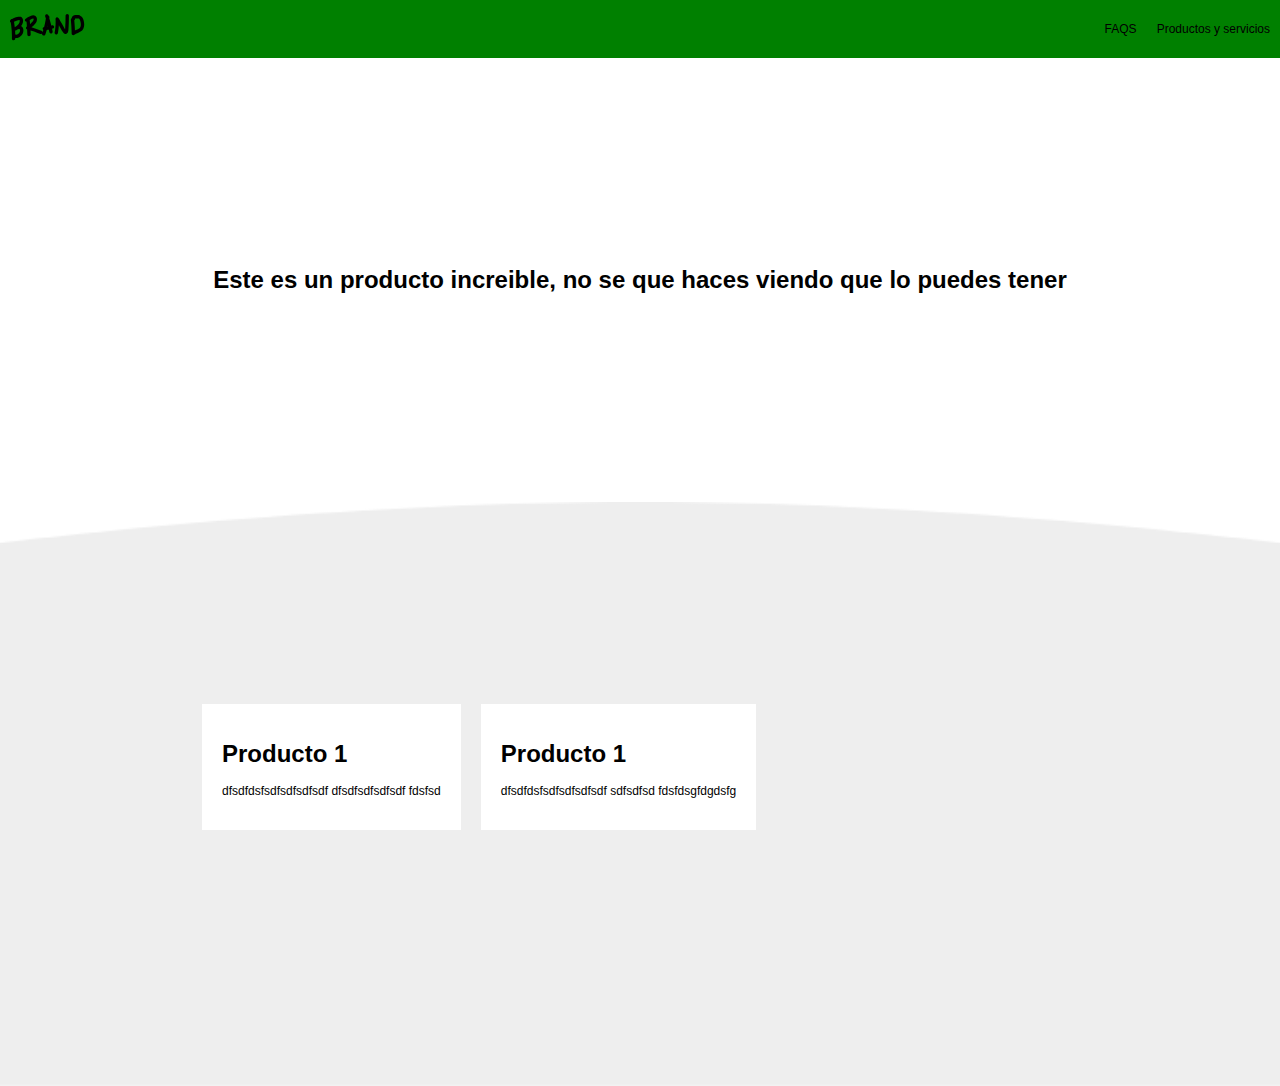
==== index.html @ 89293e24 "Maquetación de main_section y agregando estilos CSS" ====
<!DOCTYPE html>
<html lang="es">

<head>
    <meta charset="UTF-8">
    <meta name="viewport" content="width=device-width, initial-scale=1.0">
    <meta http-equiv="X-UA-Compatible" content="ie=edge">
    <link rel="stylesheet" href="css/estilos.css">
    <title>Brand</title>
</head>

<body>
    <!-- Aquí empieza el navbar -->
    <nav>
        <div class="brand_image">
            <img src="images/logo.png" alt="">
        </div>
        <div class="nav_options">
            <ul>
                <li><a href="#">FAQS</a></li>
                <li><a href=#>Productos y servicios</a></li>
            </ul>
        </div>
    </nav>
    <!-- Aquí acaba el navbar -->

    <div class="main_section">
        <h1>
            Este es un producto increible, no se que haces viendo que lo
            puedes tener
        </h1>
    </div>

    <div class="products">
        <div class="product">
            <div class="content">
                <h1>Producto 1</h1>
                <p>dfsdfdsfsdfsdfsdfsdf dfsdfsdfsdfsdf fdsfsd</p>
            </div>
        </div>

        <div class="product">
            <div class="content">
                <h1>Producto 1</h1>
                <p>dfsdfdsfsdfsdfsdfsdf sdfsdfsd fdsfdsgfdgdsfg</p>
            </div>
        </div>
    </div>

    <script src="scripts/script.js"></script>
</body>

</html>
---- css/estilos.css ----
html, body{
    padding: 0px;
    margin: 0px;
    font-size: 12px;
    font-family: Helvetica;
}

nav{
    display: flex;
    background-color: green;
    padding: 10px;
    color: white;
    justify-content: space-between;
    align-items: center;
}

nav ul{
    display: flex;
}

nav li{
    padding-left: 20px;
    list-style: none;
}

nav li a{
    color: black;
    text-decoration: none;
}

nav li a:hover{
    color: white;
}

/* ------------------------------ Main section*/

.main_section{
    padding: 15%;
    text-align: center;
}

.products{
    background-image: url("../images/curve.png");
    height: 200px;
    background-size: cover;
    background-position: center top;
    padding: 15%;
    display: flex;
}

.product{
    padding: 10px;
}

.product .content{
    background-color: white;
    padding: 20px;
}
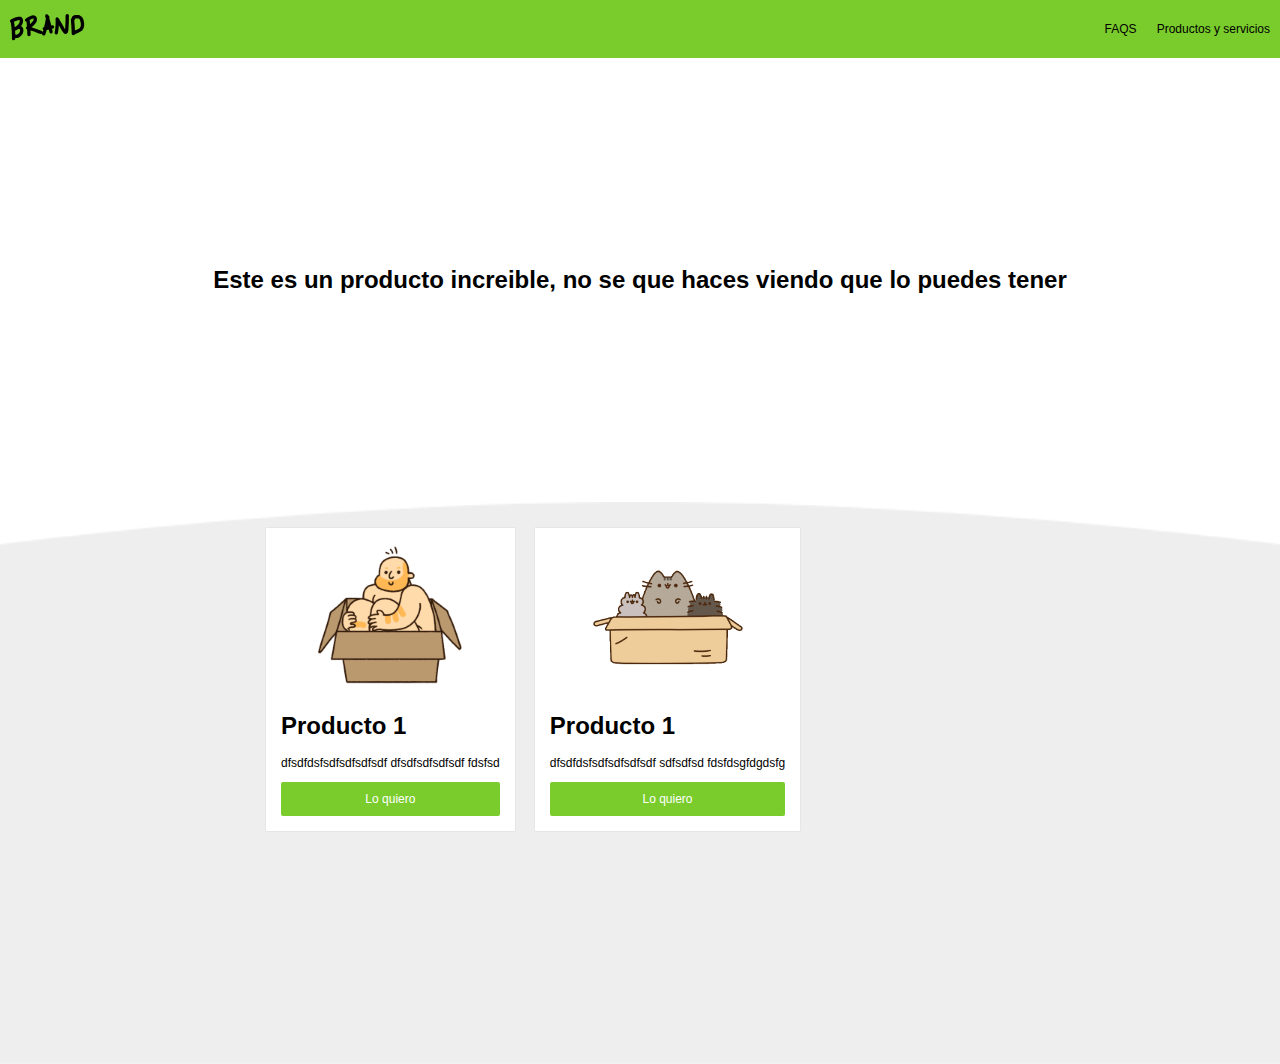
==== commit fe8eb560: "Maquetación de tarjetas de producto" ====
--- a/index.html
+++ b/index.html
@@ -34,15 +34,23 @@
     <div class="products">
         <div class="product">
             <div class="content">
+                <div class="image_content">
+                    <img src="images/box1.png" alt="">    
+                </div>
                 <h1>Producto 1</h1>
                 <p>dfsdfdsfsdfsdfsdfsdf dfsdfsdfsdfsdf fdsfsd</p>
+                <button href="#" class="main_button">Lo quiero</button>
             </div>
         </div>
 
         <div class="product">
             <div class="content">
+                <div class="image_content">
+                    <img src="images/box2.png" alt="">    
+                </div>
                 <h1>Producto 1</h1>
                 <p>dfsdfdsfsdfsdfsdfsdf sdfsdfsd fdsfdsgfdgdsfg</p>
+                <button href="#" class="main_button">Lo quiero</button>
             </div>
         </div>
     </div>
--- a/css/estilos.css
+++ b/css/estilos.css
@@ -7,7 +7,7 @@
 
 nav{
     display: flex;
-    background-color: green;
+    background-color: #7ACC2D;
     padding: 10px;
     color: white;
     justify-content: space-between;
@@ -41,18 +41,39 @@
 
 .products{
     background-image: url("../images/curve.png");
-    height: 200px;
+    height: 50px;
     background-size: cover;
     background-position: center top;
-    padding: 15%;
+    padding: 20%;
     display: flex;
 }
 
 .product{
     padding: 10px;
+    margin-top: -240px;
 }
 
 .product .content{
     background-color: white;
-    padding: 20px;
+    padding: 15px;
+    box-shadow: 0 0 1px #c1bcbc;
 }
+
+.image_content{
+    text-align: center;
+}
+
+.main_button{
+    background-color: #7ACC2D;
+    width: 100%;
+    padding: 10px;
+    font-size: 12px;
+    color: white;
+    border: none;
+    cursor: pointer;
+    border-radius: 2px;
+}
+
+.main_button:hover{
+    background-color: #5e9e22;
+}
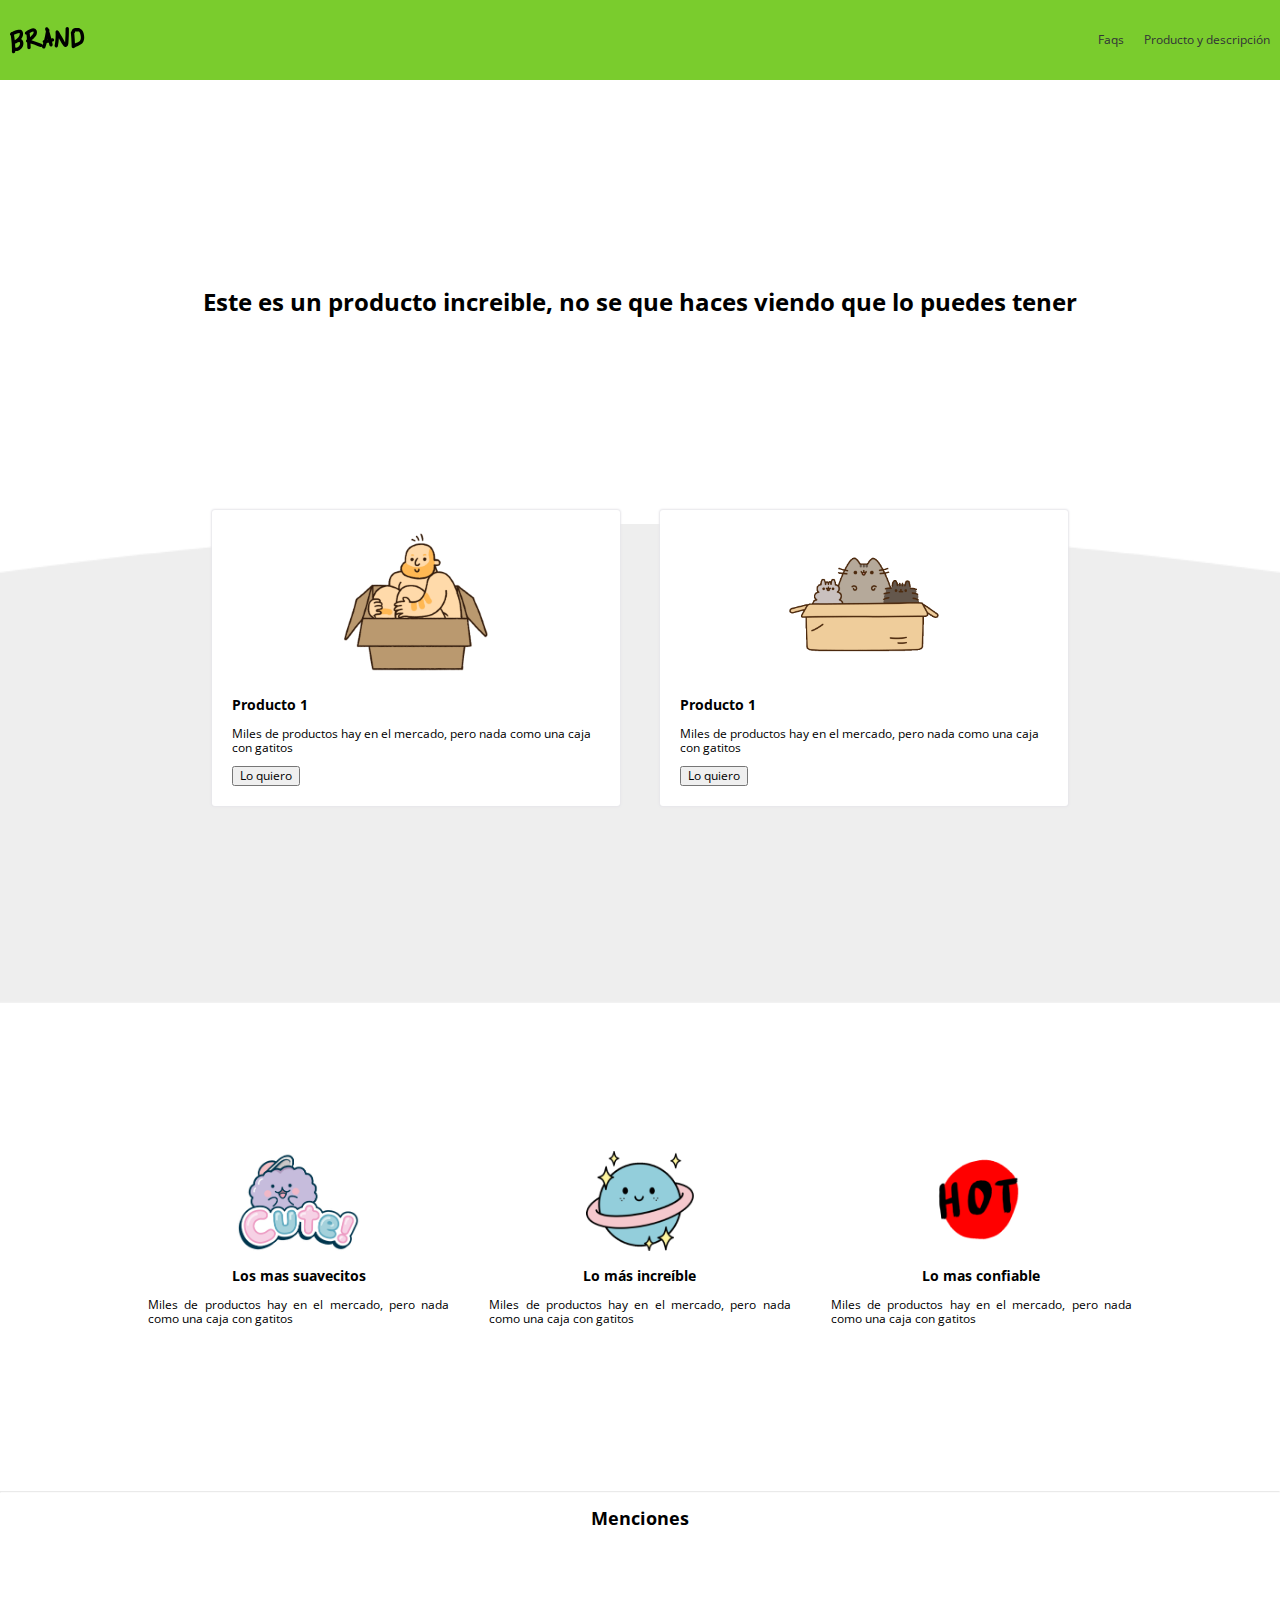
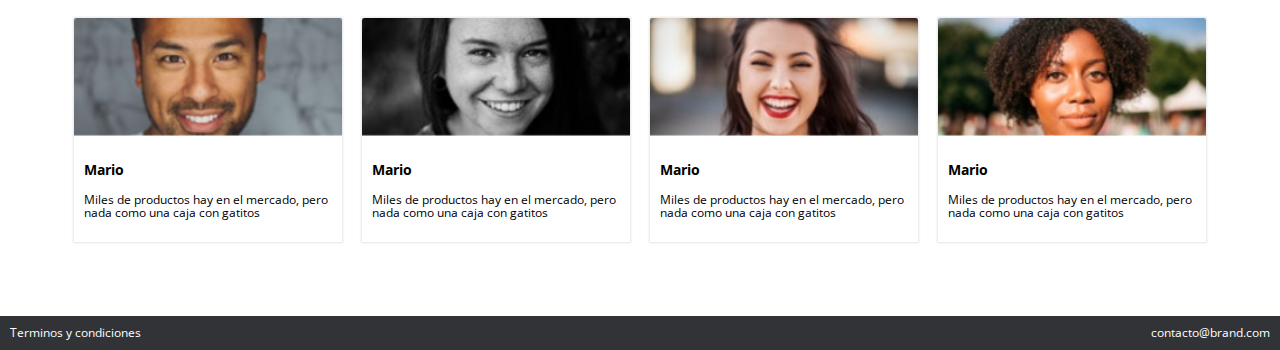
==== commit fb608cb0: "Reglas responsive" ====
--- a/index.html
+++ b/index.html
@@ -1,61 +1,136 @@
 <!DOCTYPE html>
-<html lang="es">
+<html lang="en">
+  <head>
+    <meta charset="utf-8">
+    <meta name="description" content="Este es un sitio de producto genial">
+    <link rel="stylesheet" href="css/normalize.css">
+    <link rel="stylesheet" href="css/estilos.css">
+    <link rel="stylesheet" href="css/mobile.css">
+    <title>BRAND📦</title>
 
-<head>
-    <meta charset="UTF-8">
-    <meta name="viewport" content="width=device-width, initial-scale=1.0">
-    <meta http-equiv="X-UA-Compatible" content="ie=edge">
-    <link rel="stylesheet" href="css/estilos.css">
-    <title>Brand</title>
-</head>
+  </head> <!-- Cierra head -->
+  <body>
+    <nav>
+      <img src="images/logo.png" alt="">
+      <ul>
+        <li>
+          <a href="#">Faqs</a></li>
+        <li>
+          <a href="#">Producto y descripción</a></li>
+      </ul>
+    </nav>
+    <h1 class="main_section">
+      Este es un producto increible, no se que haces viendo que lo puedes tener
+    </h1>
+    <!-- Inicio productos -->
+    <div class="products">
+      <div class="product">
+        <div class="content">
+          <div class="image-product">
+            <img src="images/box1.png" alt="">
+          </div>
+          <h3>Producto 1</h3>
+          <p>Miles de productos hay en el mercado, pero nada como una caja con gatitos</p>
+          <button class="main_btn">
+            Lo quiero
+          </button>
+        </div>
+      </div>
+      <div class="product">
+        <div class="content">
+          <div class="image-product">
+            <img src="images/box2.png" alt="">
+          </div>
+          <h3>Producto 1</h3>
+          <p>Miles de productos hay en el mercado, pero nada como una caja con gatitos</p>
+          <button class="main_btn">
+            Lo quiero
+          </button>
+        </div>
+      </div>
+    </div>
+    <!-- Fin productos -->
+    <!-- Inicia beneficios -->
+    <div class="beneficios">
+      <div class="beneficio">
+        <div class="content_beneficio">
+          <img src="images/b1.png" alt="">
+          <h3>Los mas suavecitos</h3>
+          <p class="text_beneficio">
+            Miles de productos hay en el mercado, pero nada como una caja con gatitos
+          </p>
+        </div>
+      </div>
+      <div class="beneficio">
+        <div class="content_beneficio">
+          <img src="images/b2.png" alt="">
+          <h3>Lo más increíble</h3>
+          <p class="text_beneficio">
+            Miles de productos hay en el mercado, pero nada como una caja con gatitos
+          </p>
+        </div>
+      </div>
+      <div class="beneficio">
+        <div class="content_beneficio">
+          <img src="images/b3.png" alt="">
+          <h3>Lo mas confiable</h3>
+          <p class="text_beneficio">
+            Miles de productos hay en el mercado, pero nada como una caja con gatitos
+          </p>
+        </div>
+      </div>
+    </div>
+    <!-- Fin beneficios -->
+    <hr>
+    <!-- Inicia menciones -->
+    <h2 class="mention_title">Menciones</h2>
+    <div class="mentions">
+      <div class="mention">
+        <div class="content_mention">
+          <img src="images/p1.png" alt="">
+          <div class="text">
+            <h3>Mario</h3>
+            <p>Miles de productos hay en el mercado, pero nada como una caja con gatitos</p>
+          </div>
+        </div>
+      </div>
+      <div class="mention">
+        <div class="content_mention">
+          <img src="images/p2.png" alt="">
+          <div class="text">
+            <h3>Mario</h3>
+            <p>Miles de productos hay en el mercado, pero nada como una caja con gatitos</p>
+          </div>
+        </div>
+      </div>
+      <div class="mention">
+        <div class="content_mention">
+          <img src="images/p3.png" alt="">
+          <div class="text">
+            <h3>Mario</h3>
+            <p>Miles de productos hay en el mercado, pero nada como una caja con gatitos</p>
+          </div>
+        </div>
+      </div>
+      <div class="mention">
+        <div class="content_mention">
+          <img src="images/p4.png" alt="">
+          <div class="text">
+            <h3>Mario</h3>
+            <p>Miles de productos hay en el mercado, pero nada como una caja con gatitos</p>
+          </div>
+        </div>
+      </div>
+    </div>
+    <!-- Fin de menciones -->
+    <!-- Inicio de footer -->
+    <footer>
+      <div class="option">Terminos y condiciones</div>
+      <div class="option">contacto@brand.com</div>
+    </footer>
+    <!-- Fin de Footer -->
 
-<body>
-    <!-- Aquí empieza el navbar -->
-    <nav>
-        <div class="brand_image">
-            <img src="images/logo.png" alt="">
-        </div>
-        <div class="nav_options">
-            <ul>
-                <li><a href="#">FAQS</a></li>
-                <li><a href=#>Productos y servicios</a></li>
-            </ul>
-        </div>
-    </nav>
-    <!-- Aquí acaba el navbar -->
-
-    <div class="main_section">
-        <h1>
-            Este es un producto increible, no se que haces viendo que lo
-            puedes tener
-        </h1>
-    </div>
-
-    <div class="products">
-        <div class="product">
-            <div class="content">
-                <div class="image_content">
-                    <img src="images/box1.png" alt="">    
-                </div>
-                <h1>Producto 1</h1>
-                <p>dfsdfdsfsdfsdfsdfsdf dfsdfsdfsdfsdf fdsfsd</p>
-                <button href="#" class="main_button">Lo quiero</button>
-            </div>
-        </div>
-
-        <div class="product">
-            <div class="content">
-                <div class="image_content">
-                    <img src="images/box2.png" alt="">    
-                </div>
-                <h1>Producto 1</h1>
-                <p>dfsdfdsfsdfsdfsdfsdf sdfsdfsd fdsfdsgfdgdsfg</p>
-                <button href="#" class="main_button">Lo quiero</button>
-            </div>
-        </div>
-    </div>
-
+    <!-- Script -->
     <script src="scripts/script.js"></script>
-</body>
-
-</html>+  </body> <!-- Cierra body -->
+</html> <!-- Cierra html -->
--- a/css/estilos.css
+++ b/css/estilos.css
@@ -1,35 +1,60 @@
+@import url('https://fonts.googleapis.com/css?family=Open+Sans:400,700&display=swap');
+/* ------------- variables */
+:root{
+    --green-color:#7ACC2D;
+    --white-color:white;
+    --black-color:#313337;
+    /* Tipografia */
+    --normal:12px;
+    /* Espaciado */
+    --space:10px;
+    /* Box shadow */
+    --box:0 0 2px 1px #e6e5e9;
+}
+/* ------------- variables */
 html, body{
-    padding: 0px;
-    margin: 0px;
-    font-size: 12px;
-    font-family: Helvetica;
+    padding: 0;
+    margin: 0;
+    font-size: var(--normal);
+    font-family: 'Open Sans', sans-serif;
+}
+
+p{
+    font-size: var(--normal);
 }
 
 nav{
     display: flex;
-    background-color: #7ACC2D;
-    padding: 10px;
-    color: white;
+    background-color: var(--green-color);
+    padding: var(--space);
     justify-content: space-between;
     align-items: center;
+    width: 100%;
+    min-height: 60px;
+}
+
+nav a{
+    text-decoration: none;
+    color: var(--black-color);
+    font-size: var(--normal);
+}
+
+nav a:hover{
+    color: var(--white-color);
 }
 
 nav ul{
     display: flex;
+    padding-right: 20px;
 }
 
-nav li{
+nav ul li{
     padding-left: 20px;
     list-style: none;
 }
 
-nav li a{
-    color: black;
-    text-decoration: none;
-}
-
-nav li a:hover{
-    color: white;
+hr{
+    opacity: .2;
 }
 
 /* ------------------------------ Main section*/
@@ -39,37 +64,40 @@
     text-align: center;
 }
 
+/* ------------------------------ Products*/
 .products{
     background-image: url("../images/curve.png");
-    height: 50px;
+    height: 95px;
     background-size: cover;
     background-position: center top;
-    padding: 20%;
+    background-repeat: no-repeat;
+    padding: 15%;
     display: flex;
 }
 
 .product{
-    padding: 10px;
-    margin-top: -240px;
+    padding: 20px;
+    margin-top: -226px;
 }
 
-.product .content{
-    background-color: white;
-    padding: 15px;
-    box-shadow: 0 0 1px #c1bcbc;
+.content{
+    background-color: var(--white-color);
+    padding: 20px;
+    box-shadow: var(--box);
+    border-radius: 3px;
 }
 
-.image_content{
+.image-product{
     text-align: center;
 }
 
 .main_button{
-    background-color: #7ACC2D;
+    background-color: var(--green-color);
     width: 100%;
-    padding: 10px;
-    font-size: 12px;
-    color: white;
-    border: none;
+    padding: var(--space);
+    font-size: var(--normal);
+    color: var(--white-color);
+    border: 0px;
     cursor: pointer;
     border-radius: 2px;
 }
@@ -77,3 +105,62 @@
 .main_button:hover{
     background-color: #5e9e22;
 }
+
+/* Beneficios */
+.beneficios{
+    padding: 10%;
+    display: flex;
+  }
+  
+.beneficio{
+    text-align: center;
+    padding: 20px;
+}
+  
+.beneficio img{
+    max-height: 100px
+}
+  
+.text_beneficio{
+    text-align: justify;
+}
+
+/* Mentions */
+.mentions{
+    display: flex;
+    padding: 5%;
+}
+
+.mention img{
+    width: 100%;
+}
+
+h2.mention_title{
+    text-align: center;
+}
+
+.mention{
+    padding: var(--space);
+}
+
+.content_mention{
+    box-shadow: 0px 0 2px 1px #e6e5e9;
+}
+
+.mention .text{
+    padding: var(--space);
+}
+
+/* ------------------------------ Footer*/
+footer{
+    display: flex;
+    justify-content: space-between;
+    font-size: var(--normal);
+    background-color: var(--black-color);
+    padding: var(--space);
+    color: var(--white-color);
+}
+
+
+
+
--- a/css/mobile.css
+++ b/css/mobile.css
@@ -0,0 +1,19 @@
+@media (max-width: 600px){
+    .products{
+        display: inherit;
+        height: auto;
+    }
+
+    .product{
+        margin-top: auto;
+    }
+
+    .main_section{
+        padding: 4%;
+    }
+
+    .beneficios, .mentions{
+        display: inherit;
+    }
+
+}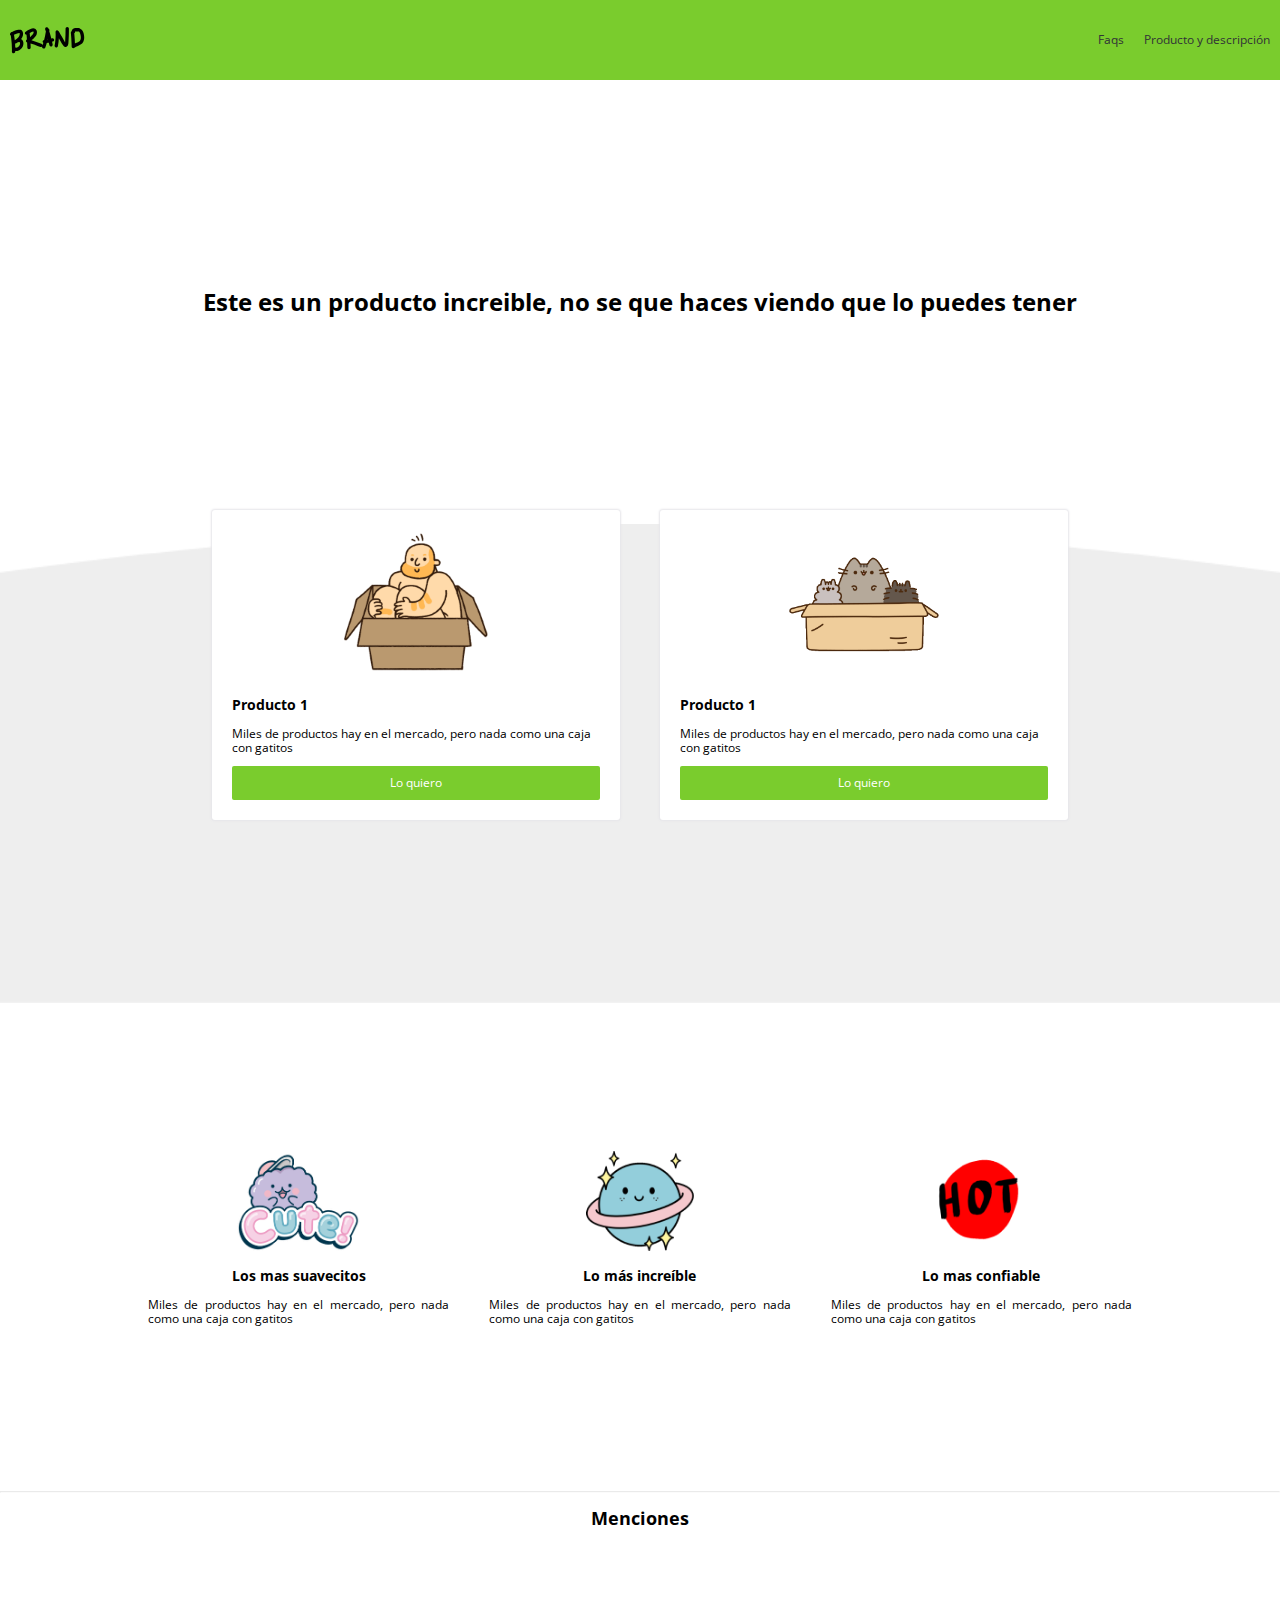
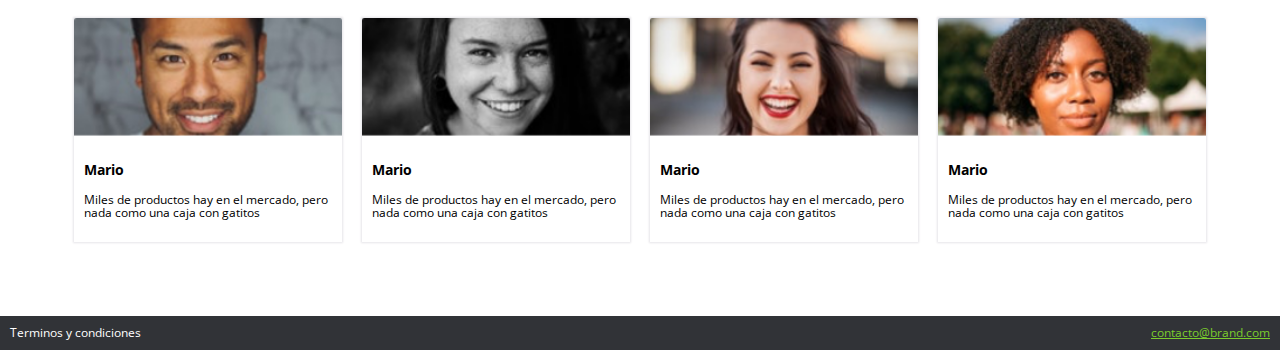
==== commit 1fc4d7bd: "Testing con el Navegador" ====
--- a/index.html
+++ b/index.html
@@ -6,46 +6,51 @@
     <link rel="stylesheet" href="css/normalize.css">
     <link rel="stylesheet" href="css/estilos.css">
     <link rel="stylesheet" href="css/mobile.css">
+    <link rel="stylesheet" href="css/animation.css">
     <title>BRAND📦</title>
 
   </head> <!-- Cierra head -->
   <body>
-    <nav>
+    <nav class="fadeInDown">
       <img src="images/logo.png" alt="">
       <ul>
         <li>
           <a href="#">Faqs</a></li>
         <li>
-          <a href="#">Producto y descripción</a></li>
+          <a href="producto.html">Producto y descripción</a></li>
       </ul>
     </nav>
-    <h1 class="main_section">
+    <h1 class="main_section fadeIn">
       Este es un producto increible, no se que haces viendo que lo puedes tener
     </h1>
     <!-- Inicio productos -->
     <div class="products">
-      <div class="product">
+      <div class="product fadeInUp">
         <div class="content">
           <div class="image-product">
             <img src="images/box1.png" alt="">
           </div>
           <h3>Producto 1</h3>
           <p>Miles de productos hay en el mercado, pero nada como una caja con gatitos</p>
-          <button class="main_btn">
-            Lo quiero
-          </button>
+          <a href="venta.html">
+            <button class="main_btn">
+              Lo quiero
+            </button>
+          </a>
         </div>
       </div>
-      <div class="product">
+      <div class="product fadeInUp">
         <div class="content">
           <div class="image-product">
             <img src="images/box2.png" alt="">
           </div>
           <h3>Producto 1</h3>
           <p>Miles de productos hay en el mercado, pero nada como una caja con gatitos</p>
-          <button class="main_btn">
-            Lo quiero
-          </button>
+          <a href="venta.html">
+            <button class="main_btn">
+              Lo quiero
+            </button>
+          </a>
         </div>
       </div>
     </div>
@@ -126,7 +131,7 @@
     <!-- Inicio de footer -->
     <footer>
       <div class="option">Terminos y condiciones</div>
-      <div class="option">contacto@brand.com</div>
+      <div class="option_contact"><a href="mailto:contacto@brand.com">contacto@brand.com</a></div>
     </footer>
     <!-- Fin de Footer -->
 
--- a/css/estilos.css
+++ b/css/estilos.css
@@ -19,7 +19,7 @@
     font-family: 'Open Sans', sans-serif;
 }
 
-p{
+p, label{
     font-size: var(--normal);
 }
 
@@ -91,7 +91,7 @@
     text-align: center;
 }
 
-.main_button{
+.main_btn{
     background-color: var(--green-color);
     width: 100%;
     padding: var(--space);
@@ -102,7 +102,7 @@
     border-radius: 2px;
 }
 
-.main_button:hover{
+.main_btn:hover{
     background-color: #5e9e22;
 }
 
@@ -151,6 +151,32 @@
     padding: var(--space);
 }
 
+/* ------------------------------ Venta*/
+
+.modulo_pago{
+    background-color: var(--white-color);
+    box-shadow: var(--box);
+    padding: var(--space);
+}
+
+.modulo_pago_images{
+    max-width: 150px;
+    text-align: center;
+    width: 100%;
+    margin: auto;
+}
+
+.data{
+    margin-bottom: var(--space);
+    margin-top: var(--space);
+    width: 100%;
+    height: 35px;
+    border-radius: 2px;
+    border: 1px solid var(--black-color);
+    box-sizing: border-box;
+}
+
+
 /* ------------------------------ Footer*/
 footer{
     display: flex;
@@ -161,6 +187,6 @@
     color: var(--white-color);
 }
 
-
-
-
+.option_contact a{
+    color: var(--green-color);
+}--- a/css/animation.css
+++ b/css/animation.css
@@ -0,0 +1,61 @@
+.fadeIn{
+    -webkit-animation-duration: 4s;
+    animation-duration: 4s;
+    animation-fill-mode: both;
+    -webkit-animation-fill-mode: both;
+    animation-name: fadeIn;
+    -webkit-animation-name: fadeIn;
+}
+
+@keyframes fadeIn {
+    from{
+        opacity: 0;
+    }
+    to{
+        opacity: 1;
+    }
+}
+
+.fadeInDown{
+    -webkit-animation-duration: 1s;
+    animation-duration: 1s;
+    animation-fill-mode: both;
+    -webkit-animation-fill-mode: both;
+    animation-name: fadeInDown;
+    -webkit-animation-name: fadeInDown;
+}
+
+@keyframes fadeInDown{
+    from{
+        opacity: 0;
+        -webkit-transform: translate3d(0,-100%,0);
+        transform: translate3d(0,-100%,0);
+    }
+    to{
+        opacity: 1;
+        -webkit-transform: translate3d(0,0,0);
+        transform: translate3d(0,0,0);
+    }
+}
+
+.fadeInUp{
+    -webkit-animation-duration: 1s;
+    animation-duration: 1s;
+    animation-fill-mode: both;
+    -webkit-animation-fill-mode: both;
+    animation-name: fadeInUp;
+    -webkit-animation-name: fadeInUp;
+}
+
+@keyframes fadeInUp{
+    from{
+        opacity: 0;
+        -webkit-transform: translate3d(0,100%,0);
+        transform: translate3d(0,100%,0);
+    }
+    to{
+        opacity: 1;
+        -webkit-transform: translate3d(0,0,0);
+        transform: translate3d(0,0,0);
+    }
+}